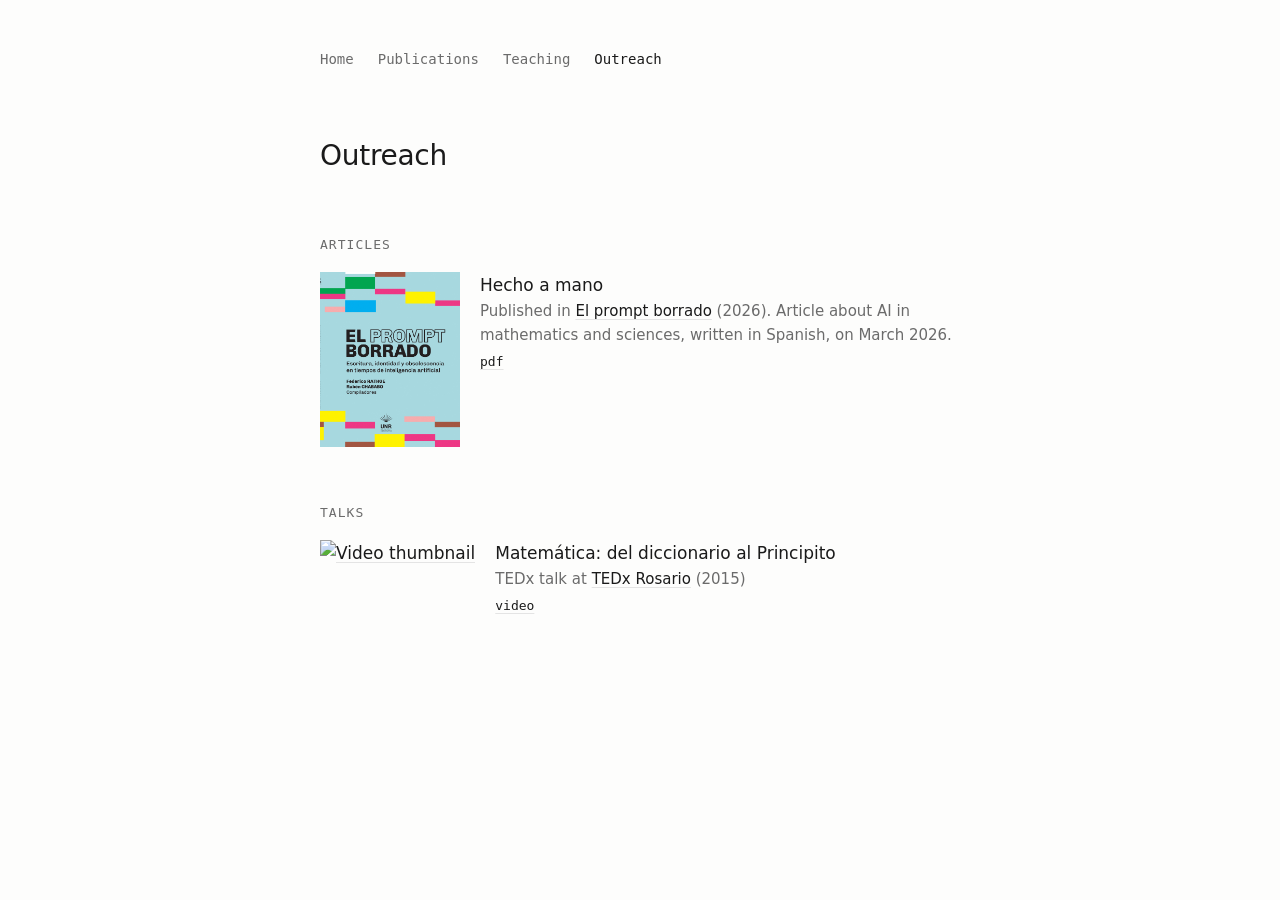
==== outreach.html @ a883c7d3 "new homepage" ====
<!DOCTYPE html>
<html lang="en">
<head>
  <meta charset="UTF-8">
  <meta name="viewport" content="width=device-width, initial-scale=1.0">
  <title>Outreach · Alejandro Kocsard</title>
  <link rel="icon" type="image/x-icon" href="pics/favicon.ico">
  <link rel="stylesheet" href="alejo.css">
  <link rel="stylesheet" href="style.css">
</head>
<body>
  <header>
    <nav>
      <a href="index.html">Home</a>
      <a href="publications.html">Publications</a>
      <a href="teaching.html">Teaching</a>
      <a href="outreach.html" aria-current="page">Outreach</a>
    </nav>
  </header>

  <main>
    <h1>Outreach</h1>

    <h2>Articles</h2>
    <ul class="entries">
      <li class="media">
        <img src="pics/el-prompt.jpg" alt="El prompt borrado">
        <div>
          <span class="title">Hecho a mano</span>
          <span class="meta">Published in <a href="https://unreditora.unr.edu.ar/producto/el-prompt-borrado/" target="_blank">El prompt borrado</a> (2026). Article about AI in mathematics and sciences, written in Spanish, on March 2026.</span>
          <span class="links"><a href="docs/hecho-a-mano.pdf" target="_blank">pdf</a></span>
        </div>
      </li>
    </ul>

    <h2>Talks</h2>
    <ul class="entries">
      <li class="media">
        <a href="https://www.youtube.com/watch?v=lTYegDJDPt4" target="_blank"><img src="https://img.youtube.com/vi/lTYegDJDPt4/hqdefault.jpg" alt="Video thumbnail"></a>
        <div>
          <span class="title">Matemática: del diccionario al Principito</span>
          <span class="meta">TEDx talk at <a href="https://tedxrosario.com.ar/" target="_blank">TEDx Rosario</a> (2015)</span>
          <span class="links"><a href="https://www.youtube.com/watch?v=lTYegDJDPt4" target="_blank">video</a></span>
        </div>
      </li>
    </ul>
  </main>
</body>
</html>
---- alejo.css ----
/* latin-ext */
@font-face {
  font-family: 'DM Mono';
  font-style: italic;
  font-weight: 300;
  font-display: swap;
  src: url(https://fonts.gstatic.com/s/dmmono/v16/aFTT7PB1QTsUX8KYth-orYadYY35Zlk.woff2) format('woff2');
  unicode-range: U+0100-02BA, U+02BD-02C5, U+02C7-02CC, U+02CE-02D7, U+02DD-02FF, U+0304, U+0308, U+0329, U+1D00-1DBF, U+1E00-1E9F, U+1EF2-1EFF, U+2020, U+20A0-20AB, U+20AD-20C4, U+2113, U+2C60-2C7F, U+A720-A7FF;
}
/* latin */
@font-face {
  font-family: 'DM Mono';
  font-style: italic;
  font-weight: 300;
  font-display: swap;
  src: url(https://fonts.gstatic.com/s/dmmono/v16/aFTT7PB1QTsUX8KYth-orYadb435.woff2) format('woff2');
  unicode-range: U+0000-00FF, U+0131, U+0152-0153, U+02BB-02BC, U+02C6, U+02DA, U+02DC, U+0304, U+0308, U+0329, U+2000-206F, U+20AC, U+2122, U+2191, U+2193, U+2212, U+2215, U+FEFF, U+FFFD;
}
/* latin-ext */
@font-face {
  font-family: 'DM Mono';
  font-style: normal;
  font-weight: 300;
  font-display: swap;
  src: url(https://fonts.gstatic.com/s/dmmono/v16/aFTR7PB1QTsUX8KYvrGyEY2tbZX9.woff2) format('woff2');
  unicode-range: U+0100-02BA, U+02BD-02C5, U+02C7-02CC, U+02CE-02D7, U+02DD-02FF, U+0304, U+0308, U+0329, U+1D00-1DBF, U+1E00-1E9F, U+1EF2-1EFF, U+2020, U+20A0-20AB, U+20AD-20C4, U+2113, U+2C60-2C7F, U+A720-A7FF;
}
/* latin */
@font-face {
  font-family: 'DM Mono';
  font-style: normal;
  font-weight: 300;
  font-display: swap;
  src: url(https://fonts.gstatic.com/s/dmmono/v16/aFTR7PB1QTsUX8KYvrGyEYOtbQ.woff2) format('woff2');
  unicode-range: U+0000-00FF, U+0131, U+0152-0153, U+02BB-02BC, U+02C6, U+02DA, U+02DC, U+0304, U+0308, U+0329, U+2000-206F, U+20AC, U+2122, U+2191, U+2193, U+2212, U+2215, U+FEFF, U+FFFD;
}
/* latin-ext */
@font-face {
  font-family: 'DM Mono';
  font-style: normal;
  font-weight: 400;
  font-display: swap;
  src: url(https://fonts.gstatic.com/s/dmmono/v16/aFTU7PB1QTsUX8KYthSQBLyM.woff2) format('woff2');
  unicode-range: U+0100-02BA, U+02BD-02C5, U+02C7-02CC, U+02CE-02D7, U+02DD-02FF, U+0304, U+0308, U+0329, U+1D00-1DBF, U+1E00-1E9F, U+1EF2-1EFF, U+2020, U+20A0-20AB, U+20AD-20C4, U+2113, U+2C60-2C7F, U+A720-A7FF;
}
/* latin */
@font-face {
  font-family: 'DM Mono';
  font-style: normal;
  font-weight: 400;
  font-display: swap;
  src: url(https://fonts.gstatic.com/s/dmmono/v16/aFTU7PB1QTsUX8KYthqQBA.woff2) format('woff2');
  unicode-range: U+0000-00FF, U+0131, U+0152-0153, U+02BB-02BC, U+02C6, U+02DA, U+02DC, U+0304, U+0308, U+0329, U+2000-206F, U+20AC, U+2122, U+2191, U+2193, U+2212, U+2215, U+FEFF, U+FFFD;
}
/* latin-ext */
@font-face {
  font-family: 'DM Mono';
  font-style: normal;
  font-weight: 500;
  font-display: swap;
  src: url(https://fonts.gstatic.com/s/dmmono/v16/aFTR7PB1QTsUX8KYvumzEY2tbZX9.woff2) format('woff2');
  unicode-range: U+0100-02BA, U+02BD-02C5, U+02C7-02CC, U+02CE-02D7, U+02DD-02FF, U+0304, U+0308, U+0329, U+1D00-1DBF, U+1E00-1E9F, U+1EF2-1EFF, U+2020, U+20A0-20AB, U+20AD-20C4, U+2113, U+2C60-2C7F, U+A720-A7FF;
}
/* latin */
@font-face {
  font-family: 'DM Mono';
  font-style: normal;
  font-weight: 500;
  font-display: swap;
  src: url(https://fonts.gstatic.com/s/dmmono/v16/aFTR7PB1QTsUX8KYvumzEYOtbQ.woff2) format('woff2');
  unicode-range: U+0000-00FF, U+0131, U+0152-0153, U+02BB-02BC, U+02C6, U+02DA, U+02DC, U+0304, U+0308, U+0329, U+2000-206F, U+20AC, U+2122, U+2191, U+2193, U+2212, U+2215, U+FEFF, U+FFFD;
}
/* latin-ext */
@font-face {
  font-family: 'DM Sans';
  font-style: normal;
  font-weight: 300;
  font-display: swap;
  src: url(https://fonts.gstatic.com/s/dmsans/v17/rP2Yp2ywxg089UriI5-g4vlH9VoD8Cmcqbu6-K6h9Q.woff2) format('woff2');
  unicode-range: U+0100-02BA, U+02BD-02C5, U+02C7-02CC, U+02CE-02D7, U+02DD-02FF, U+0304, U+0308, U+0329, U+1D00-1DBF, U+1E00-1E9F, U+1EF2-1EFF, U+2020, U+20A0-20AB, U+20AD-20C4, U+2113, U+2C60-2C7F, U+A720-A7FF;
}
/* latin */
@font-face {
  font-family: 'DM Sans';
  font-style: normal;
  font-weight: 300;
  font-display: swap;
  src: url(https://fonts.gstatic.com/s/dmsans/v17/rP2Yp2ywxg089UriI5-g4vlH9VoD8Cmcqbu0-K4.woff2) format('woff2');
  unicode-range: U+0000-00FF, U+0131, U+0152-0153, U+02BB-02BC, U+02C6, U+02DA, U+02DC, U+0304, U+0308, U+0329, U+2000-206F, U+20AC, U+2122, U+2191, U+2193, U+2212, U+2215, U+FEFF, U+FFFD;
}
/* latin-ext */
@font-face {
  font-family: 'DM Sans';
  font-style: normal;
  font-weight: 400;
  font-display: swap;
  src: url(https://fonts.gstatic.com/s/dmsans/v17/rP2Yp2ywxg089UriI5-g4vlH9VoD8Cmcqbu6-K6h9Q.woff2) format('woff2');
  unicode-range: U+0100-02BA, U+02BD-02C5, U+02C7-02CC, U+02CE-02D7, U+02DD-02FF, U+0304, U+0308, U+0329, U+1D00-1DBF, U+1E00-1E9F, U+1EF2-1EFF, U+2020, U+20A0-20AB, U+20AD-20C4, U+2113, U+2C60-2C7F, U+A720-A7FF;
}
/* latin */
@font-face {
  font-family: 'DM Sans';
  font-style: normal;
  font-weight: 400;
  font-display: swap;
  src: url(https://fonts.gstatic.com/s/dmsans/v17/rP2Yp2ywxg089UriI5-g4vlH9VoD8Cmcqbu0-K4.woff2) format('woff2');
  unicode-range: U+0000-00FF, U+0131, U+0152-0153, U+02BB-02BC, U+02C6, U+02DA, U+02DC, U+0304, U+0308, U+0329, U+2000-206F, U+20AC, U+2122, U+2191, U+2193, U+2212, U+2215, U+FEFF, U+FFFD;
}
/* latin-ext */
@font-face {
  font-family: 'DM Sans';
  font-style: normal;
  font-weight: 500;
  font-display: swap;
  src: url(https://fonts.gstatic.com/s/dmsans/v17/rP2Yp2ywxg089UriI5-g4vlH9VoD8Cmcqbu6-K6h9Q.woff2) format('woff2');
  unicode-range: U+0100-02BA, U+02BD-02C5, U+02C7-02CC, U+02CE-02D7, U+02DD-02FF, U+0304, U+0308, U+0329, U+1D00-1DBF, U+1E00-1E9F, U+1EF2-1EFF, U+2020, U+20A0-20AB, U+20AD-20C4, U+2113, U+2C60-2C7F, U+A720-A7FF;
}
/* latin */
@font-face {
  font-family: 'DM Sans';
  font-style: normal;
  font-weight: 500;
  font-display: swap;
  src: url(https://fonts.gstatic.com/s/dmsans/v17/rP2Yp2ywxg089UriI5-g4vlH9VoD8Cmcqbu0-K4.woff2) format('woff2');
  unicode-range: U+0000-00FF, U+0131, U+0152-0153, U+02BB-02BC, U+02C6, U+02DA, U+02DC, U+0304, U+0308, U+0329, U+2000-206F, U+20AC, U+2122, U+2191, U+2193, U+2212, U+2215, U+FEFF, U+FFFD;
}
/* latin-ext */
@font-face {
  font-family: 'DM Sans';
  font-style: normal;
  font-weight: 600;
  font-display: swap;
  src: url(https://fonts.gstatic.com/s/dmsans/v17/rP2Yp2ywxg089UriI5-g4vlH9VoD8Cmcqbu6-K6h9Q.woff2) format('woff2');
  unicode-range: U+0100-02BA, U+02BD-02C5, U+02C7-02CC, U+02CE-02D7, U+02DD-02FF, U+0304, U+0308, U+0329, U+1D00-1DBF, U+1E00-1E9F, U+1EF2-1EFF, U+2020, U+20A0-20AB, U+20AD-20C4, U+2113, U+2C60-2C7F, U+A720-A7FF;
}
/* latin */
@font-face {
  font-family: 'DM Sans';
  font-style: normal;
  font-weight: 600;
  font-display: swap;
  src: url(https://fonts.gstatic.com/s/dmsans/v17/rP2Yp2ywxg089UriI5-g4vlH9VoD8Cmcqbu0-K4.woff2) format('woff2');
  unicode-range: U+0000-00FF, U+0131, U+0152-0153, U+02BB-02BC, U+02C6, U+02DA, U+02DC, U+0304, U+0308, U+0329, U+2000-206F, U+20AC, U+2122, U+2191, U+2193, U+2212, U+2215, U+FEFF, U+FFFD;
}
---- style.css ----
:root {
  --fg: #1a1a1a;
  --muted: #6b6b6b;
  --rule: #e4e4e4;
  --bg: #fdfdfc;
  --link: #1a1a1a;
}

@media (prefers-color-scheme: dark) {
  :root {
    --fg: #e8e8e6;
    --muted: #9a9a96;
    --rule: #2e2e2c;
    --bg: #141413;
    --link: #e8e8e6;
  }
}

* { box-sizing: border-box; }

html { -webkit-text-size-adjust: 100%; }

body {
  margin: 0;
  background: var(--bg);
  color: var(--fg);
  font-family: 'DM Sans', system-ui, sans-serif;
  font-weight: 400;
  font-size: 17px;
  line-height: 1.6;
}

main, header {
  max-width: 680px;
  margin: 0 auto;
  padding: 0 20px;
}

header {
  padding-top: 48px;
  padding-bottom: 8px;
}

nav {
  font-family: 'DM Mono', ui-monospace, monospace;
  font-size: 14px;
  display: flex;
  flex-wrap: wrap;
  gap: 4px 24px;
}

nav a { color: var(--muted); text-decoration: none; }
nav a:hover, nav a[aria-current="page"] { color: var(--fg); }

main { padding-bottom: 80px; }

a {
  color: var(--link);
  text-decoration: underline;
  text-decoration-color: var(--rule);
  text-underline-offset: 3px;
}
a:hover { text-decoration-color: currentColor; }

h1 {
  font-size: 28px;
  font-weight: 500;
  margin: 56px 0 4px;
  letter-spacing: -0.01em;
}

h2 {
  font-family: 'DM Mono', ui-monospace, monospace;
  font-size: 13px;
  font-weight: 400;
  text-transform: uppercase;
  letter-spacing: 0.08em;
  color: var(--muted);
  margin: 56px 0 16px;
}

h3 {
  font-size: 17px;
  font-weight: 500;
  margin: 32px 0 4px;
}

p { margin: 0 0 12px; }

.muted, .meta { color: var(--muted); }

.mono {
  font-family: 'DM Mono', ui-monospace, monospace;
  font-size: 14px;
}

/* Home */
.intro {
  display: flex;
  gap: 32px;
  align-items: flex-start;
  margin-top: 56px;
}
.intro h1 { margin-top: 0; }
.intro img {
  width: 160px;
  height: auto;
  border-radius: 2px;
  flex-shrink: 0;
}
.role { color: var(--muted); margin-bottom: 20px; }

@media (max-width: 560px) {
  .intro { flex-direction: column-reverse; gap: 20px; }
  .intro img { width: 120px; }
}

/* Lists of entries (papers, courses, talks) */
ul.entries {
  list-style: none;
  padding: 0;
  margin: 0;
}
ul.entries li { margin: 0 0 22px; }
ul.entries .title { display: block; }
ul.entries .meta { display: block; font-size: 15px; }
ul.entries .links {
  font-family: 'DM Mono', ui-monospace, monospace;
  font-size: 13px;
}
ul.entries .links a { margin-right: 12px; }

ul.plain { padding-left: 18px; margin: 0 0 12px; }
ul.plain li { margin-bottom: 6px; }

dl.facts {
  display: grid;
  grid-template-columns: max-content 1fr;
  gap: 2px 20px;
  margin: 0 0 12px;
}
dl.facts dt {
  font-family: 'DM Mono', ui-monospace, monospace;
  font-size: 13px;
  color: var(--muted);
  padding-top: 3px;
}
dl.facts dd { margin: 0; }

/* Outreach */
.media {
  display: flex;
  gap: 20px;
  align-items: flex-start;
}
.media img { width: 140px; height: auto; flex-shrink: 0; }
@media (max-width: 560px) {
  .media { flex-direction: column; }
}

details { margin: 0 0 22px; }
details summary { cursor: pointer; }
details > div { padding: 8px 0 0 18px; }

footer {
  max-width: 680px;
  margin: 0 auto;
  padding: 0 20px 48px;
  color: var(--muted);
  font-family: 'DM Mono', ui-monospace, monospace;
  font-size: 12px;
}
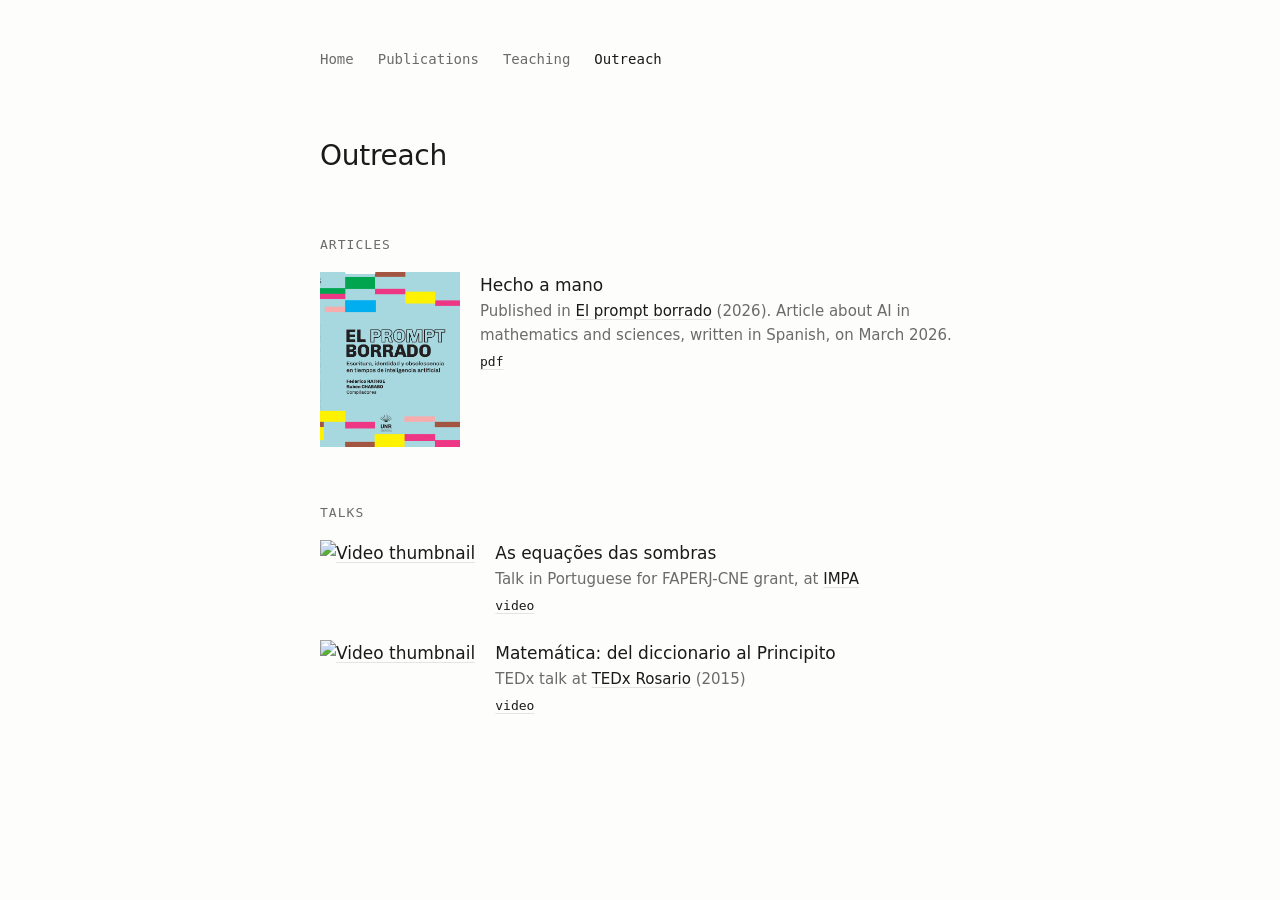
==== commit abc076ba: "adding CNE talk" ====
--- a/outreach.html
+++ b/outreach.html
@@ -36,6 +36,14 @@
     <h2>Talks</h2>
     <ul class="entries">
       <li class="media">
+        <a href="https://www.youtube.com/watch?v=Q_3UpdjiLBI" target="_blank"><img src="https://img.youtube.com/vi/Q_3UpdjiLBI/hqdefault.jpg" alt="Video thumbnail"></a>
+        <div>
+          <span class="title">As equações das sombras</span>
+          <span class="meta">Talk in Portuguese for FAPERJ-CNE grant, at <a href="https://impa.br/" target="_blank">IMPA</a></span>
+          <span class="links"><a href="https://www.youtube.com/watch?v=Q_3UpdjiLBI" target="_blank">video</a></span>
+        </div>
+      </li>
+      <li class="media">
         <a href="https://www.youtube.com/watch?v=lTYegDJDPt4" target="_blank"><img src="https://img.youtube.com/vi/lTYegDJDPt4/hqdefault.jpg" alt="Video thumbnail"></a>
         <div>
           <span class="title">Matemática: del diccionario al Principito</span>
